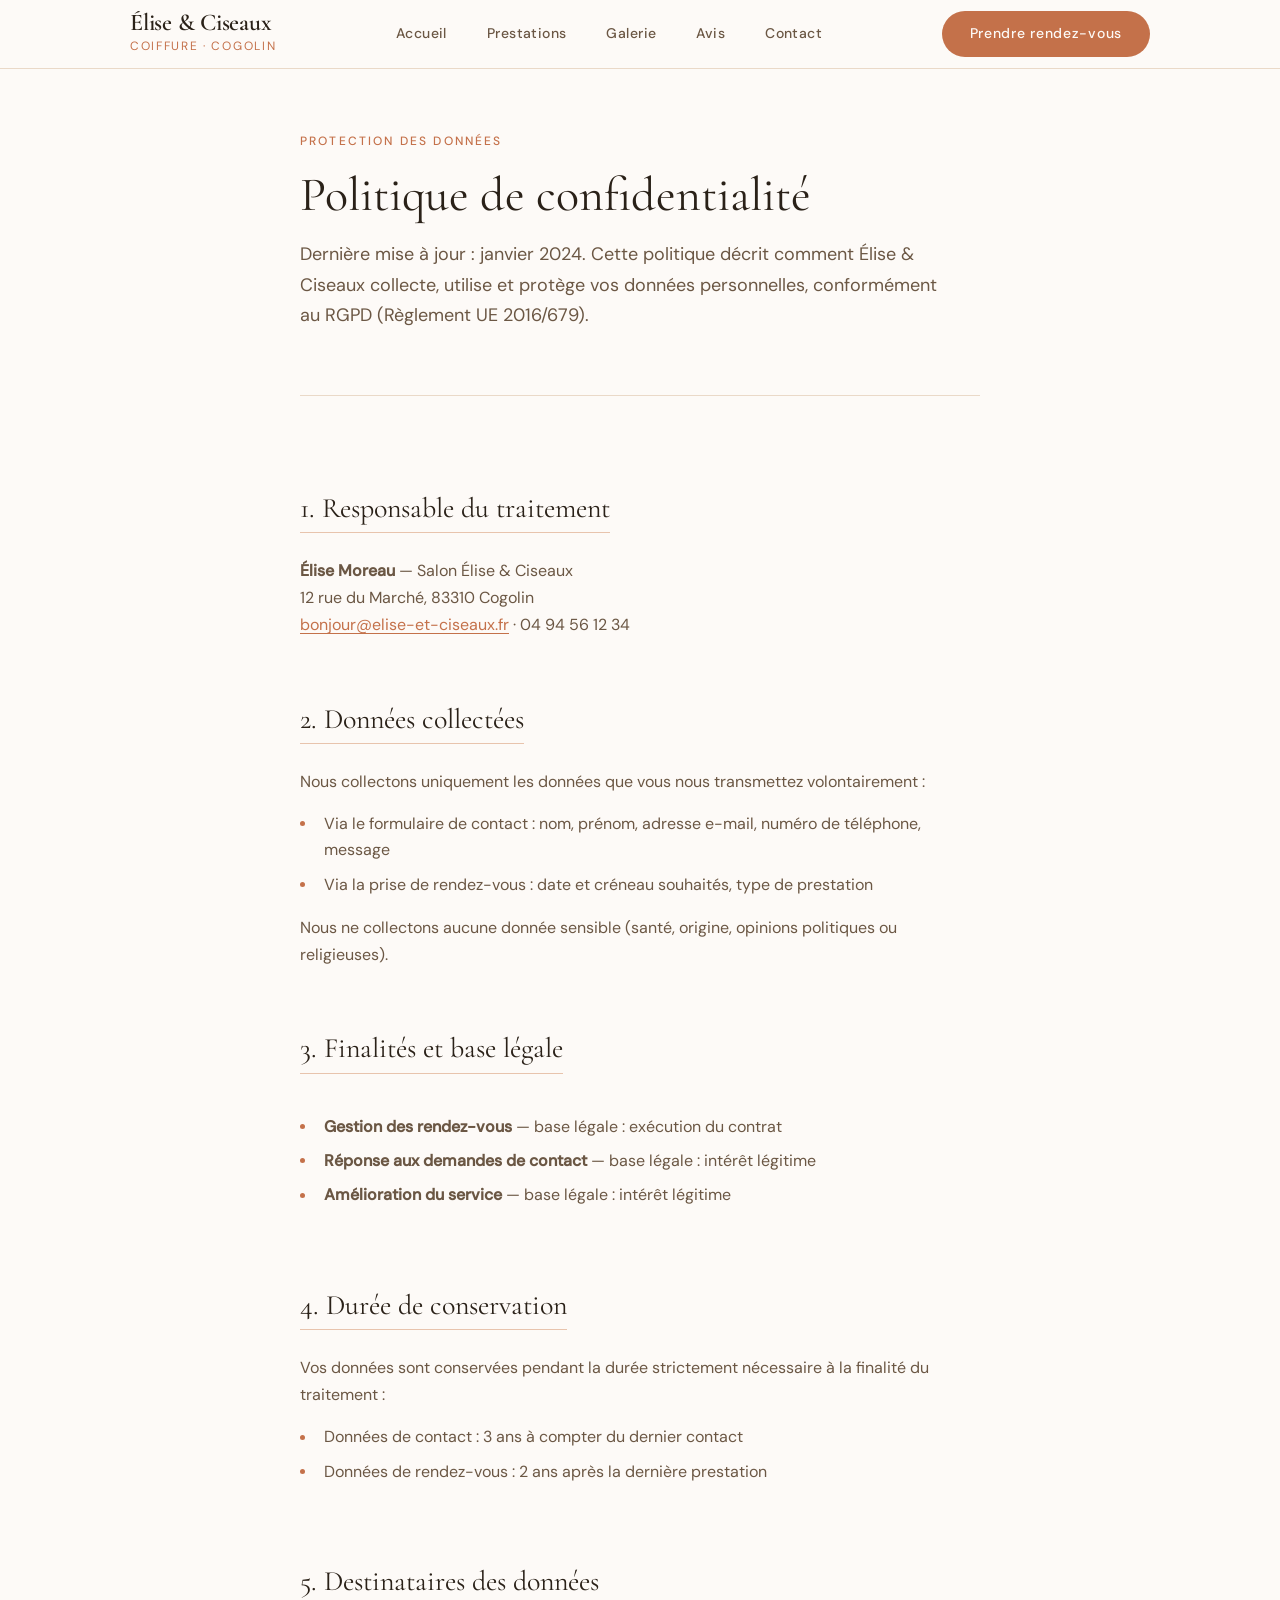
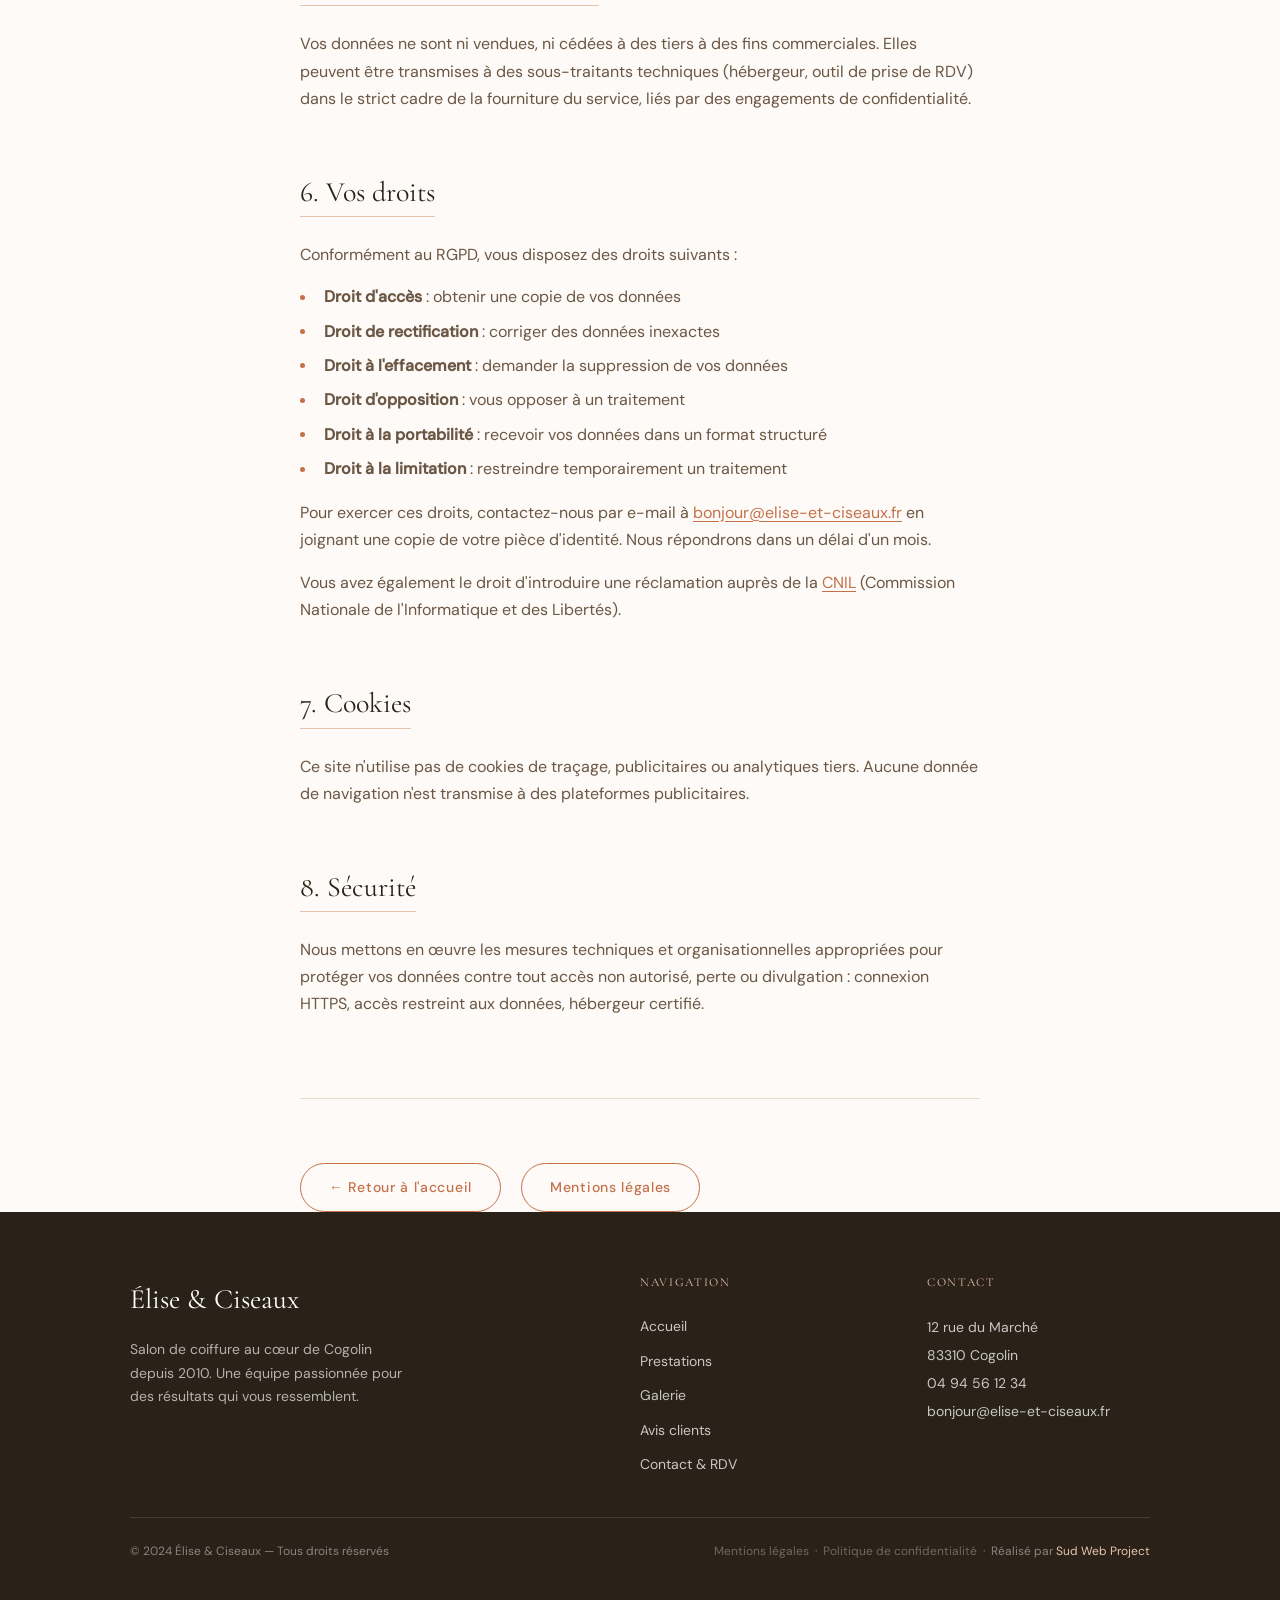
==== politique-confidentialite.html @ 0925c977 "Initial commit - Elise et Ciseaux" ====
<!DOCTYPE html>
<html lang="fr">

<head>
    <meta charset="UTF-8" />
    <meta name="viewport" content="width=device-width, initial-scale=1.0" />
    <meta name="description" content="Politique de confidentialité du salon Élise & Ciseaux, Cogolin." />
    <meta name="robots" content="noindex, follow" />
    <title>Politique de confidentialité — Élise & Ciseaux</title>
    <link rel="stylesheet" href="css/style.css" />
    <link rel="stylesheet" href="css/legal.css" />
    <link rel="icon"
        href="data:image/svg+xml,<svg xmlns='http://www.w3.org/2000/svg' viewBox='0 0 32 32'><text y='26' font-size='26'>✂️</text></svg>" />
</head>

<body>

    <header class="header" role="banner">
        <div class="header__inner">
            <a href="index.html" class="header__logo" aria-label="Élise & Ciseaux — Accueil">
                <span class="header__logo-name">Élise &amp; Ciseaux</span>
                <span class="header__logo-tagline">Coiffure · Cogolin</span>
            </a>
            <nav class="header__nav" aria-label="Navigation principale">
                <a href="index.html">Accueil</a>
                <a href="services.html">Prestations</a>
                <a href="galerie.html">Galerie</a>
                <a href="avis.html">Avis</a>
                <a href="contact.html">Contact</a>
            </nav>
            <a href="contact.html#rdv" class="btn btn--primary header__cta">Prendre rendez-vous</a>
            <button class="header__burger" aria-label="Menu" aria-expanded="false">
                <span></span><span></span><span></span>
            </button>
        </div>
    </header>

    <nav class="mobile-nav" aria-label="Menu mobile">
        <a href="index.html">Accueil</a>
        <a href="services.html">Prestations</a>
        <a href="galerie.html">Galerie</a>
        <a href="avis.html">Avis</a>
        <a href="contact.html">Contact</a>
        <a href="contact.html#rdv" class="btn btn--primary" style="margin-top:1rem">Prendre rendez-vous</a>
    </nav>


    <main class="legal" role="main">
        <div class="container container--narrow">

            <div class="legal__hero">
                <span class="section-label">Protection des données</span>
                <h1 class="legal__title">Politique de confidentialité</h1>
                <p class="legal__intro">
                    Dernière mise à jour : janvier 2024.
                    Cette politique décrit comment Élise &amp; Ciseaux collecte, utilise et protège vos données
                    personnelles,
                    conformément au RGPD (Règlement UE 2016/679).
                </p>
            </div>

            <article class="legal__content">

                <section class="legal__section">
                    <h2>1. Responsable du traitement</h2>
                    <p>
                        <strong>Élise Moreau</strong> — Salon Élise &amp; Ciseaux<br />
                        12 rue du Marché, 83310 Cogolin<br />
                        <a href="mailto:bonjour@elise-et-ciseaux.fr">bonjour@elise-et-ciseaux.fr</a> · 04 94 56 12 34
                    </p>
                </section>

                <section class="legal__section">
                    <h2>2. Données collectées</h2>
                    <p>Nous collectons uniquement les données que vous nous transmettez volontairement :</p>
                    <ul class="legal__list">
                        <li>Via le formulaire de contact : nom, prénom, adresse e-mail, numéro de téléphone, message
                        </li>
                        <li>Via la prise de rendez-vous : date et créneau souhaités, type de prestation</li>
                    </ul>
                    <p>Nous ne collectons aucune donnée sensible (santé, origine, opinions politiques ou religieuses).
                    </p>
                </section>

                <section class="legal__section">
                    <h2>3. Finalités et base légale</h2>
                    <ul class="legal__list">
                        <li><strong>Gestion des rendez-vous</strong> — base légale : exécution du contrat</li>
                        <li><strong>Réponse aux demandes de contact</strong> — base légale : intérêt légitime</li>
                        <li><strong>Amélioration du service</strong> — base légale : intérêt légitime</li>
                    </ul>
                </section>

                <section class="legal__section">
                    <h2>4. Durée de conservation</h2>
                    <p>
                        Vos données sont conservées pendant la durée strictement nécessaire à la finalité du traitement
                        :
                    </p>
                    <ul class="legal__list">
                        <li>Données de contact : 3 ans à compter du dernier contact</li>
                        <li>Données de rendez-vous : 2 ans après la dernière prestation</li>
                    </ul>
                </section>

                <section class="legal__section">
                    <h2>5. Destinataires des données</h2>
                    <p>
                        Vos données ne sont ni vendues, ni cédées à des tiers à des fins commerciales.
                        Elles peuvent être transmises à des sous-traitants techniques (hébergeur, outil de prise de RDV)
                        dans le strict cadre de la fourniture du service, liés par des engagements de confidentialité.
                    </p>
                </section>

                <section class="legal__section">
                    <h2>6. Vos droits</h2>
                    <p>Conformément au RGPD, vous disposez des droits suivants :</p>
                    <ul class="legal__list">
                        <li><strong>Droit d'accès</strong> : obtenir une copie de vos données</li>
                        <li><strong>Droit de rectification</strong> : corriger des données inexactes</li>
                        <li><strong>Droit à l'effacement</strong> : demander la suppression de vos données</li>
                        <li><strong>Droit d'opposition</strong> : vous opposer à un traitement</li>
                        <li><strong>Droit à la portabilité</strong> : recevoir vos données dans un format structuré</li>
                        <li><strong>Droit à la limitation</strong> : restreindre temporairement un traitement</li>
                    </ul>
                    <p>
                        Pour exercer ces droits, contactez-nous par e-mail à
                        <a href="mailto:bonjour@elise-et-ciseaux.fr">bonjour@elise-et-ciseaux.fr</a>
                        en joignant une copie de votre pièce d'identité. Nous répondrons dans un délai d'un mois.
                    </p>
                    <p>
                        Vous avez également le droit d'introduire une réclamation auprès de la
                        <a href="https://www.cnil.fr" target="_blank" rel="noopener">CNIL</a>
                        (Commission Nationale de l'Informatique et des Libertés).
                    </p>
                </section>

                <section class="legal__section">
                    <h2>7. Cookies</h2>
                    <p>
                        Ce site n'utilise pas de cookies de traçage, publicitaires ou analytiques tiers.
                        Aucune donnée de navigation n'est transmise à des plateformes publicitaires.
                    </p>
                </section>

                <section class="legal__section">
                    <h2>8. Sécurité</h2>
                    <p>
                        Nous mettons en œuvre les mesures techniques et organisationnelles appropriées pour protéger
                        vos données contre tout accès non autorisé, perte ou divulgation :
                        connexion HTTPS, accès restreint aux données, hébergeur certifié.
                    </p>
                </section>

                <div class="legal__back">
                    <a href="index.html" class="btn btn--outline">← Retour à l'accueil</a>
                    <a href="mentions-legales.html" class="btn btn--outline" style="margin-left:var(--sp-sm)">Mentions
                        légales</a>
                </div>

            </article>
        </div>
    </main>


    <footer class="footer" role="contentinfo">
        <div class="container">
            <div class="footer__grid">
                <div>
                    <div class="footer__brand-name">Élise &amp; Ciseaux</div>
                    <p class="footer__brand-desc">
                        Salon de coiffure au cœur de Cogolin depuis 2010.
                        Une équipe passionnée pour des résultats qui vous ressemblent.
                    </p>
                </div>
                <div class="footer__col">
                    <h3 class="footer__col-title">Navigation</h3>
                    <ul>
                        <li><a href="index.html">Accueil</a></li>
                        <li><a href="services.html">Prestations</a></li>
                        <li><a href="galerie.html">Galerie</a></li>
                        <li><a href="avis.html">Avis clients</a></li>
                        <li><a href="contact.html">Contact &amp; RDV</a></li>
                    </ul>
                </div>
                <div class="footer__col">
                    <h3 class="footer__col-title">Contact</h3>
                    <address>
                        12 rue du Marché<br />83310 Cogolin<br />
                        <a href="tel:+33494561234">04 94 56 12 34</a><br />
                        <a href="mailto:bonjour@elise-et-ciseaux.fr">bonjour@elise-et-ciseaux.fr</a>
                    </address>
                </div>
            </div>
            <div class="footer__bottom">
                <span>© 2024 Élise &amp; Ciseaux — Tous droits réservés</span>
                <span>
                    <a href="mentions-legales.html" style="color:rgba(245,237,227,0.35)">Mentions légales</a>
                    &nbsp;·&nbsp;
                    <a href="politique-confidentialite.html" style="color:rgba(245,237,227,0.35)">Politique de
                        confidentialité</a>
                    &nbsp;·&nbsp;
                    Réalisé par <a href="#" style="color:var(--clr-terra-light)">Sud Web Project</a>
                </span>
            </div>
        </div>
    </footer>

    <script src="js/main.js"></script>
</body>

</html>
---- css/style.css ----
/* ============================================================
   ÉLISE & CISEAUX — style.css (Global)
   Site Vitrine Essentiel — Sud Web Project
   ============================================================ */

/* ── @font-face ──────────────────────────────────────────────
   Placer les .woff2 dans fonts/ (racine du projet)
   Sources :
   https://fonts.google.com/specimen/Cormorant+Garamond
   https://fonts.google.com/specimen/DM+Sans
   ─────────────────────────────────────────────────────────── */

@font-face {
    font-family: 'Cormorant Garamond';
    src: url('../fonts/cormorant-garamond-v21-latin-regular.woff2') format('woff2');
    font-weight: 400;
    font-style: normal;
    font-display: swap;
}

@font-face {
    font-family: 'Cormorant Garamond';
    src: url('../fonts/cormorant-garamond-v21-latin-italic.woff2') format('woff2');
    font-weight: 400;
    font-style: italic;
    font-display: swap;
}

@font-face {
    font-family: 'Cormorant Garamond';
    src: url('../fonts/cormorant-garamond-v21-latin-600.woff2') format('woff2');
    font-weight: 600;
    font-style: normal;
    font-display: swap;
}

@font-face {
    font-family: 'DM Sans';
    src: url('../fonts/dm-sans-v17-latin-regular.woff2') format('woff2');
    font-weight: 400;
    font-style: normal;
    font-display: swap;
}

@font-face {
    font-family: 'DM Sans';
    src: url('../fonts/dm-sans-v17-latin-500.woff2') format('woff2');
    font-weight: 500;
    font-style: normal;
    font-display: swap;
}

/* ── Variables ─────────────────────────────────────────────── */
:root {
    --clr-terra: #C4714A;
    --clr-terra-dark: #A35A36;
    --clr-terra-light: #E8C4AD;
    --clr-sage: #7D9B80;
    --clr-sage-light: #C8DAC9;
    --clr-sand: #F5EDE3;
    --clr-sand-mid: #EAD9C8;
    --clr-dark: #2A2118;
    --clr-mid: #6B5744;
    --clr-white: #FDFAF7;

    --ff-display: 'Cormorant Garamond', 'Georgia', serif;
    --ff-body: 'DM Sans', 'Helvetica Neue', Arial, sans-serif;

    --fs-xs: 0.75rem;
    --fs-sm: 0.875rem;
    --fs-base: 1rem;
    --fs-md: 1.125rem;
    --fs-lg: 1.375rem;
    --fs-xl: 1.75rem;
    --fs-2xl: 2.25rem;
    --fs-3xl: 3rem;

    --sp-xs: 0.5rem;
    --sp-sm: 1rem;
    --sp-md: 1.5rem;
    --sp-lg: 2.5rem;
    --sp-xl: 4rem;
    --sp-2xl: 6rem;

    --radius-sm: 4px;
    --radius-md: 12px;
    --radius-pill: 100px;
    --shadow-soft: 0 4px 20px rgba(42, 33, 24, 0.08);
    --shadow-mid: 0 6px 32px rgba(42, 33, 24, 0.13);
    --header-h: 68px;

    --ease-out: cubic-bezier(0.16, 1, 0.3, 1);
}

/* ── Reset ─────────────────────────────────────────────────── */
*,
*::before,
*::after {
    box-sizing: border-box;
    margin: 0;
    padding: 0;
}

html {
    scroll-behavior: smooth;
    font-size: 16px;
    overflow-x: hidden;
}

body {
    font-family: var(--ff-body);
    color: var(--clr-dark);
    background: var(--clr-white);
    line-height: 1.65;
    -webkit-font-smoothing: antialiased;
    overflow-x: hidden;
}

img {
    display: block;
    max-width: 100%;
    height: auto;
}

a {
    color: inherit;
    text-decoration: none;
}

ul {
    list-style: none;
}

button {
    font-family: inherit;
    cursor: pointer;
    border: none;
    background: none;
}

/* ── Typographie ───────────────────────────────────────────── */
h1,
h2,
h3,
h4 {
    font-family: var(--ff-display);
    font-weight: 400;
    line-height: 1.15;
}

p {
    font-size: var(--fs-base);
    color: var(--clr-mid);
    line-height: 1.7;
}

/* ── Utilitaires ───────────────────────────────────────────── */
.container {
    width: 100%;
    max-width: 1100px;
    margin: 0 auto;
    padding: 0 var(--sp-lg);
}

.section {
    padding: var(--sp-2xl) 0;
}

.section-label {
    display: block;
    font-size: var(--fs-xs);
    font-weight: 500;
    letter-spacing: 0.18em;
    text-transform: uppercase;
    color: var(--clr-terra);
    margin-bottom: var(--sp-sm);
}

.section-title {
    font-size: var(--fs-3xl);
    color: var(--clr-dark);
    margin-bottom: var(--sp-md);
}

.section-title em {
    font-style: italic;
    color: var(--clr-terra);
}

/* ── Boutons ───────────────────────────────────────────────── */
.btn {
    display: inline-flex;
    align-items: center;
    gap: var(--sp-xs);
    font-family: var(--ff-body);
    font-size: var(--fs-sm);
    font-weight: 500;
    letter-spacing: 0.05em;
    padding: 0.85em 2em;
    border-radius: var(--radius-pill);
    transition: background 220ms var(--ease-out),
        color 220ms var(--ease-out),
        transform 220ms var(--ease-out),
        box-shadow 220ms var(--ease-out);
}

.btn--primary {
    background: var(--clr-terra);
    color: var(--clr-white);
}

.btn--primary:hover {
    background: var(--clr-terra-dark);
    transform: translateY(-2px);
    box-shadow: 0 6px 20px rgba(196, 113, 74, 0.3);
}

.btn--outline {
    border: 1.5px solid var(--clr-terra);
    color: var(--clr-terra);
}

.btn--outline:hover {
    background: var(--clr-terra);
    color: var(--clr-white);
    transform: translateY(-2px);
}

.btn--white {
    background: var(--clr-white);
    color: var(--clr-terra);
}

.btn--white:hover {
    background: var(--clr-sand);
    transform: translateY(-2px);
}

/* ── Animation simple au chargement ───────────────────────── */
@keyframes fadeUp {
    from {
        opacity: 0;
        transform: translateY(20px);
    }

    to {
        opacity: 1;
        transform: translateY(0);
    }
}

.fade-1 {
    animation: fadeUp 0.6s var(--ease-out) 0.1s both;
}

.fade-2 {
    animation: fadeUp 0.6s var(--ease-out) 0.25s both;
}

.fade-3 {
    animation: fadeUp 0.6s var(--ease-out) 0.4s both;
}

.fade-4 {
    animation: fadeUp 0.6s var(--ease-out) 0.55s both;
}

/* ── HEADER ────────────────────────────────────────────────── */
.header {
    position: fixed;
    top: 0;
    left: 0;
    right: 0;
    height: var(--header-h);
    z-index: 900;
    /* Par défaut : fond blanc (toutes les pages sauf accueil) */
    background: rgba(253, 250, 247, 0.97);
    backdrop-filter: blur(10px);
    box-shadow: 0 1px 0 var(--clr-sand-mid);
    transition: background 350ms var(--ease-out),
        box-shadow 350ms var(--ease-out);
}

/* Mode hero : transparent au-dessus d'une photo pleine largeur */
/* Ajouter class="header header--hero" sur la page d'accueil */
.header--hero {
    background: transparent;
    box-shadow: none;
    backdrop-filter: none;
}

/* Dès qu'on scroll sur la page hero → fond blanc */
.header--hero.is-scrolled {
    background: rgba(253, 250, 247, 0.97);
    backdrop-filter: blur(10px);
    box-shadow: 0 1px 0 var(--clr-sand-mid);
}

.header__inner {
    display: flex;
    align-items: center;
    justify-content: space-between;
    height: 100%;
    padding: 0 var(--sp-lg);
    max-width: 1100px;
    margin: 0 auto;
}

/* Logo couleurs par défaut (fond blanc) */
.header__logo-name {
    font-family: var(--ff-display);
    font-size: 1.5rem;
    font-weight: 600;
    color: var(--clr-dark);
    letter-spacing: -0.01em;
    display: block;
    line-height: 1;
    transition: color 300ms;
}

.header__logo-tagline {
    font-size: var(--fs-xs);
    letter-spacing: 0.14em;
    text-transform: uppercase;
    color: var(--clr-terra);
    display: block;
    margin-top: 2px;
    transition: color 300ms;
}

/* Logo blanc sur hero transparent */
.header--hero:not(.is-scrolled) .header__logo-name {
    color: #fff;
}

.header--hero:not(.is-scrolled) .header__logo-tagline {
    color: var(--clr-terra-light);
}

.header__nav {
    display: flex;
    align-items: center;
    gap: var(--sp-lg);
}

.header__nav a {
    font-size: var(--fs-sm);
    font-weight: 500;
    color: var(--clr-mid);
    letter-spacing: 0.03em;
    transition: color 200ms;
    position: relative;
}

.header__nav a::after {
    content: '';
    position: absolute;
    bottom: -3px;
    left: 0;
    width: 0;
    height: 1.5px;
    background: var(--clr-terra);
    transition: width 280ms var(--ease-out);
}

.header__nav a:hover,
.header__nav a.active {
    color: var(--clr-dark);
}

.header__nav a:hover::after,
.header__nav a.active::after {
    width: 100%;
}

/* Nav blanc sur hero transparent */
.header--hero:not(.is-scrolled) .header__nav a {
    color: rgba(255, 255, 255, 0.88);
}

.header--hero:not(.is-scrolled) .header__nav a::after {
    background: #fff;
}

.header--hero:not(.is-scrolled) .header__nav a:hover {
    color: #fff;
}

/* Burger */
.header__burger {
    display: none;
    flex-direction: column;
    gap: 5px;
    width: 26px;
    padding: 4px 0;
}

.header__burger span {
    display: block;
    height: 1.5px;
    background: var(--clr-dark);
    border-radius: 2px;
    transition: all 280ms var(--ease-out);
    transform-origin: center;
}

/* Burger blanc sur hero transparent */
.header--hero:not(.is-scrolled) .header__burger span {
    background: #fff;
}

/* Mobile nav */
.mobile-nav {
    display: none;
    position: fixed;
    inset: 0;
    background: var(--clr-sand);
    z-index: 800;
    flex-direction: column;
    align-items: center;
    justify-content: center;
    gap: var(--sp-lg);
    opacity: 0;
    pointer-events: none;
    transition: opacity 300ms var(--ease-out);
}

.mobile-nav.is-open {
    opacity: 1;
    pointer-events: all;
}

.mobile-nav a {
    font-family: var(--ff-display);
    font-size: 1.6rem;
    color: var(--clr-dark);
    transition: color 200ms;
}

.mobile-nav a:hover {
    color: var(--clr-terra);
}

.mobile-nav .btn {
    font-size: var(--fs-sm);
    padding: 0.7em 1.8em;
    margin-top: 0;
}

/* ── FOOTER ────────────────────────────────────────────────── */
.footer {
    background: var(--clr-dark);
    color: rgba(255, 255, 255, 0.75);
    /* texte courant : blanc à 75% */
    padding: var(--sp-xl) 0 var(--sp-lg);
}

.footer__grid {
    display: grid;
    grid-template-columns: 2fr 1fr 1fr;
    gap: var(--sp-xl);
    margin-bottom: var(--sp-lg);
}

.footer__brand-name {
    font-family: var(--ff-display);
    font-size: var(--fs-xl);
    color: #fff;
    margin-bottom: var(--sp-sm);
}

.footer__brand-desc {
    font-size: var(--fs-sm);
    line-height: 1.7;
    max-width: 280px;
    color: rgba(255, 255, 255, 0.65);
}

.footer__col-title {
    font-size: var(--fs-xs);
    font-weight: 500;
    letter-spacing: 0.14em;
    text-transform: uppercase;
    color: var(--clr-terra-light);
    margin-bottom: var(--sp-md);
}

.footer__col ul {
    display: flex;
    flex-direction: column;
    gap: var(--sp-xs);
}

.footer__col a {
    font-size: var(--fs-sm);
    color: rgba(255, 255, 255, 0.75);
    transition: color 200ms;
}

.footer__col a:hover {
    color: #fff;
}

.footer__col address {
    font-style: normal;
    font-size: var(--fs-sm);
    line-height: 2;
    color: rgba(255, 255, 255, 0.75);
}

.footer__col address a {
    color: rgba(255, 255, 255, 0.75);
}

.footer__col address a:hover {
    color: #fff;
}

.footer__bottom {
    border-top: 1px solid rgba(255, 255, 255, 0.12);
    padding-top: var(--sp-md);
    display: flex;
    justify-content: space-between;
    align-items: center;
    font-size: var(--fs-xs);
    color: rgba(255, 255, 255, 0.45);
}

/* ── Responsive ────────────────────────────────────────────── */
@media (max-width: 768px) {

    .header__nav,
    .header__cta {
        display: none;
    }

    .header__burger {
        display: flex;
    }

    .mobile-nav {
        display: flex;
    }

    .footer__grid {
        grid-template-columns: 1fr;
        gap: var(--sp-lg);
    }

    .footer__bottom {
        flex-direction: column;
        gap: var(--sp-xs);
        text-align: center;
    }

    .container {
        padding: 0 var(--sp-md);
    }

    .section {
        padding: var(--sp-xl) 0;
    }
}
---- css/legal.css ----
/* ============================================================
   ÉLISE & CISEAUX — legal.css
   Pages Mentions légales & Politique de confidentialité
   ============================================================ */

.legal {
    padding-top: calc(var(--header-h) + var(--sp-xl));
    padding-bottom: var(--sp-3xl);
    min-height: 80vh;
}

.legal__hero {
    margin-bottom: var(--sp-2xl);
    padding-bottom: var(--sp-xl);
    border-bottom: 1px solid var(--clr-sand-mid);
}

.legal__title {
    font-size: var(--fs-3xl);
    color: var(--clr-dark);
    margin-bottom: var(--sp-sm);
}

.legal__intro {
    font-size: var(--fs-md);
    color: var(--clr-mid);
    max-width: 640px;
    line-height: 1.7;
}

/* Contenu */
.legal__content {
    display: flex;
    flex-direction: column;
    gap: var(--sp-xl);
}

.legal__section h2 {
    font-family: var(--ff-display);
    font-size: var(--fs-xl);
    color: var(--clr-dark);
    margin-bottom: var(--sp-md);
    padding-bottom: var(--sp-xs);
    border-bottom: 1.5px solid var(--clr-terra-light);
    display: inline-block;
}

.legal__section p {
    margin-bottom: var(--sp-sm);
}

.legal__section p:last-child {
    margin-bottom: 0;
}

.legal__section a {
    color: var(--clr-terra);
    text-decoration: underline;
    text-underline-offset: 3px;
    transition: color 200ms;
}

.legal__section a:hover {
    color: var(--clr-terra-dark);
}

.legal__list {
    list-style: none;
    margin: var(--sp-sm) 0;
    display: flex;
    flex-direction: column;
    gap: var(--sp-xs);
}

.legal__list li {
    font-size: var(--fs-base);
    color: var(--clr-mid);
    line-height: 1.65;
    padding-left: var(--sp-md);
    position: relative;
}

.legal__list li::before {
    content: '';
    position: absolute;
    left: 0;
    top: 0.65em;
    width: 5px;
    height: 5px;
    border-radius: 50%;
    background: var(--clr-terra);
}

.legal__back {
    padding-top: var(--sp-xl);
    border-top: 1px solid var(--clr-sand-mid);
    margin-top: var(--sp-sm);
}

/* Container étroit déjà défini dans style.css */
.container--narrow {
    max-width: 760px;
}

@media (max-width: 768px) {
    .legal {
        padding-top: calc(var(--header-h) + var(--sp-lg));
    }

    .legal__title {
        font-size: var(--fs-2xl);
    }
}
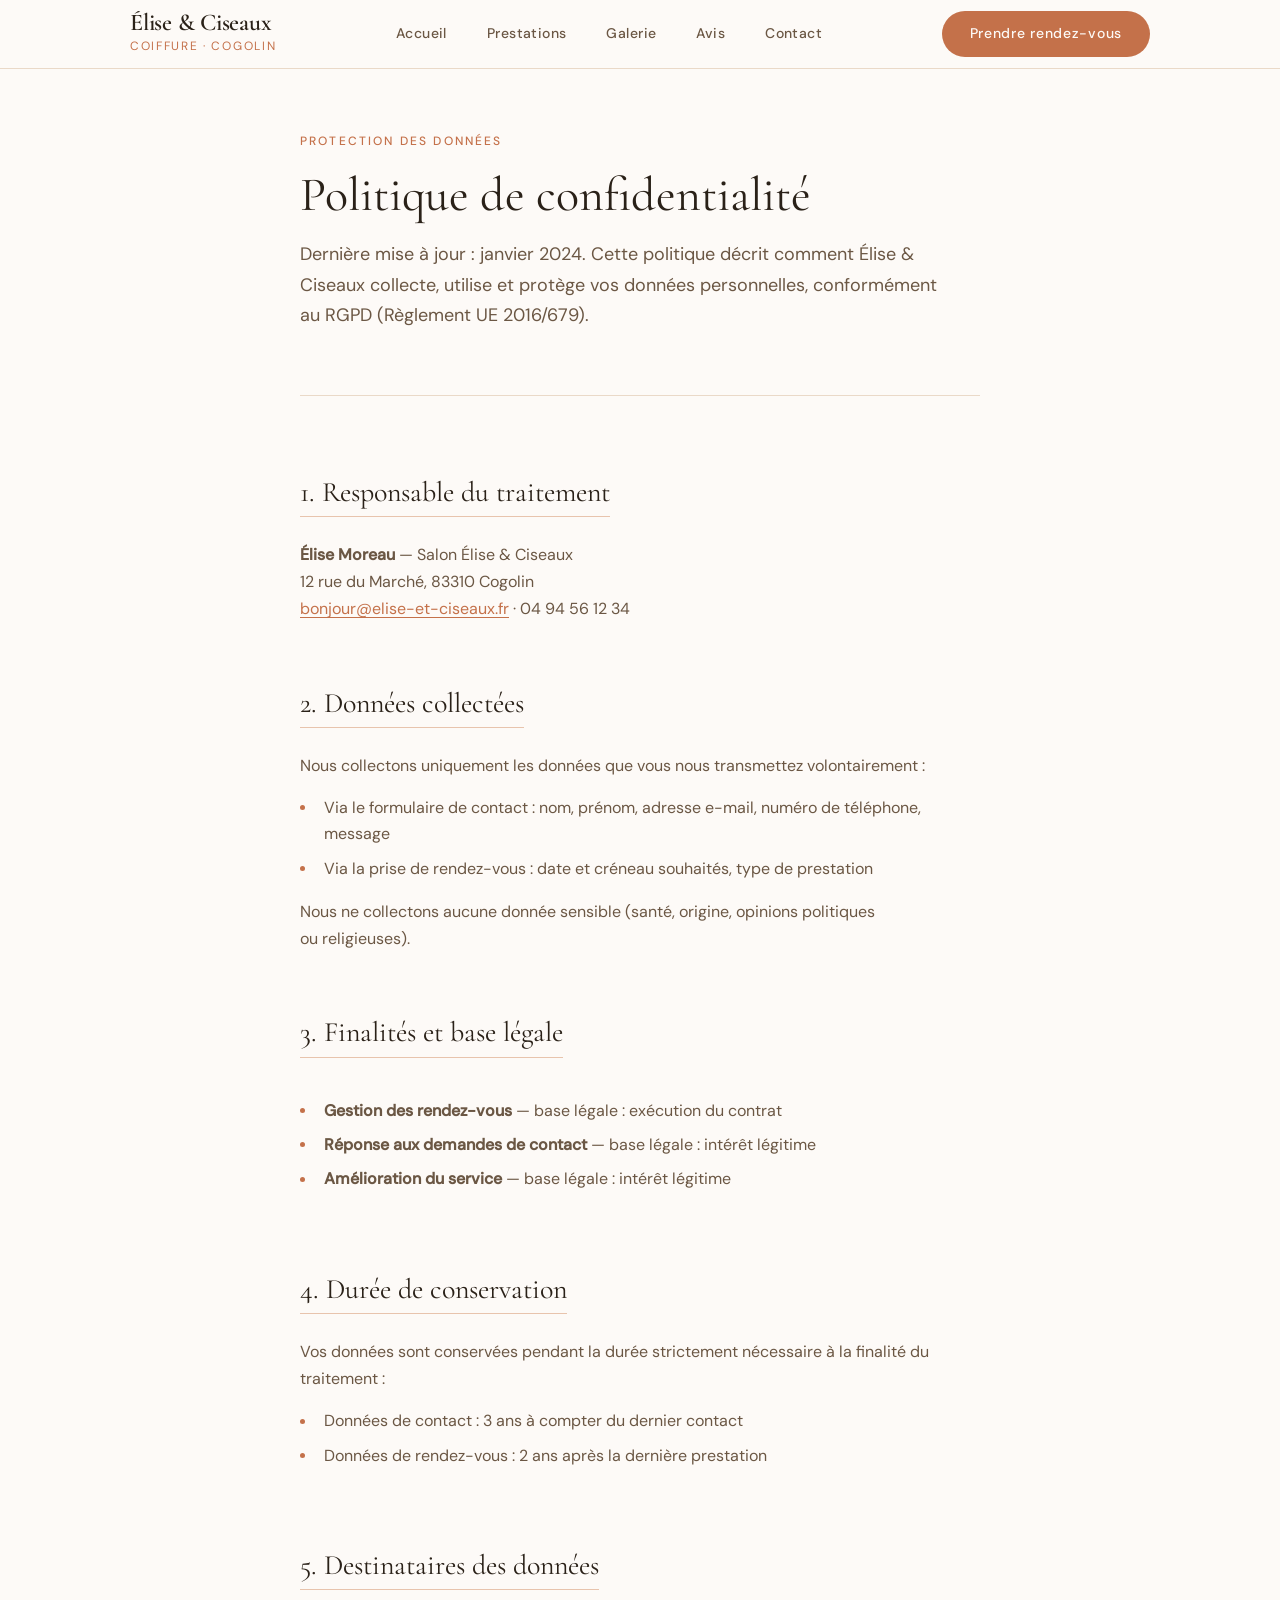
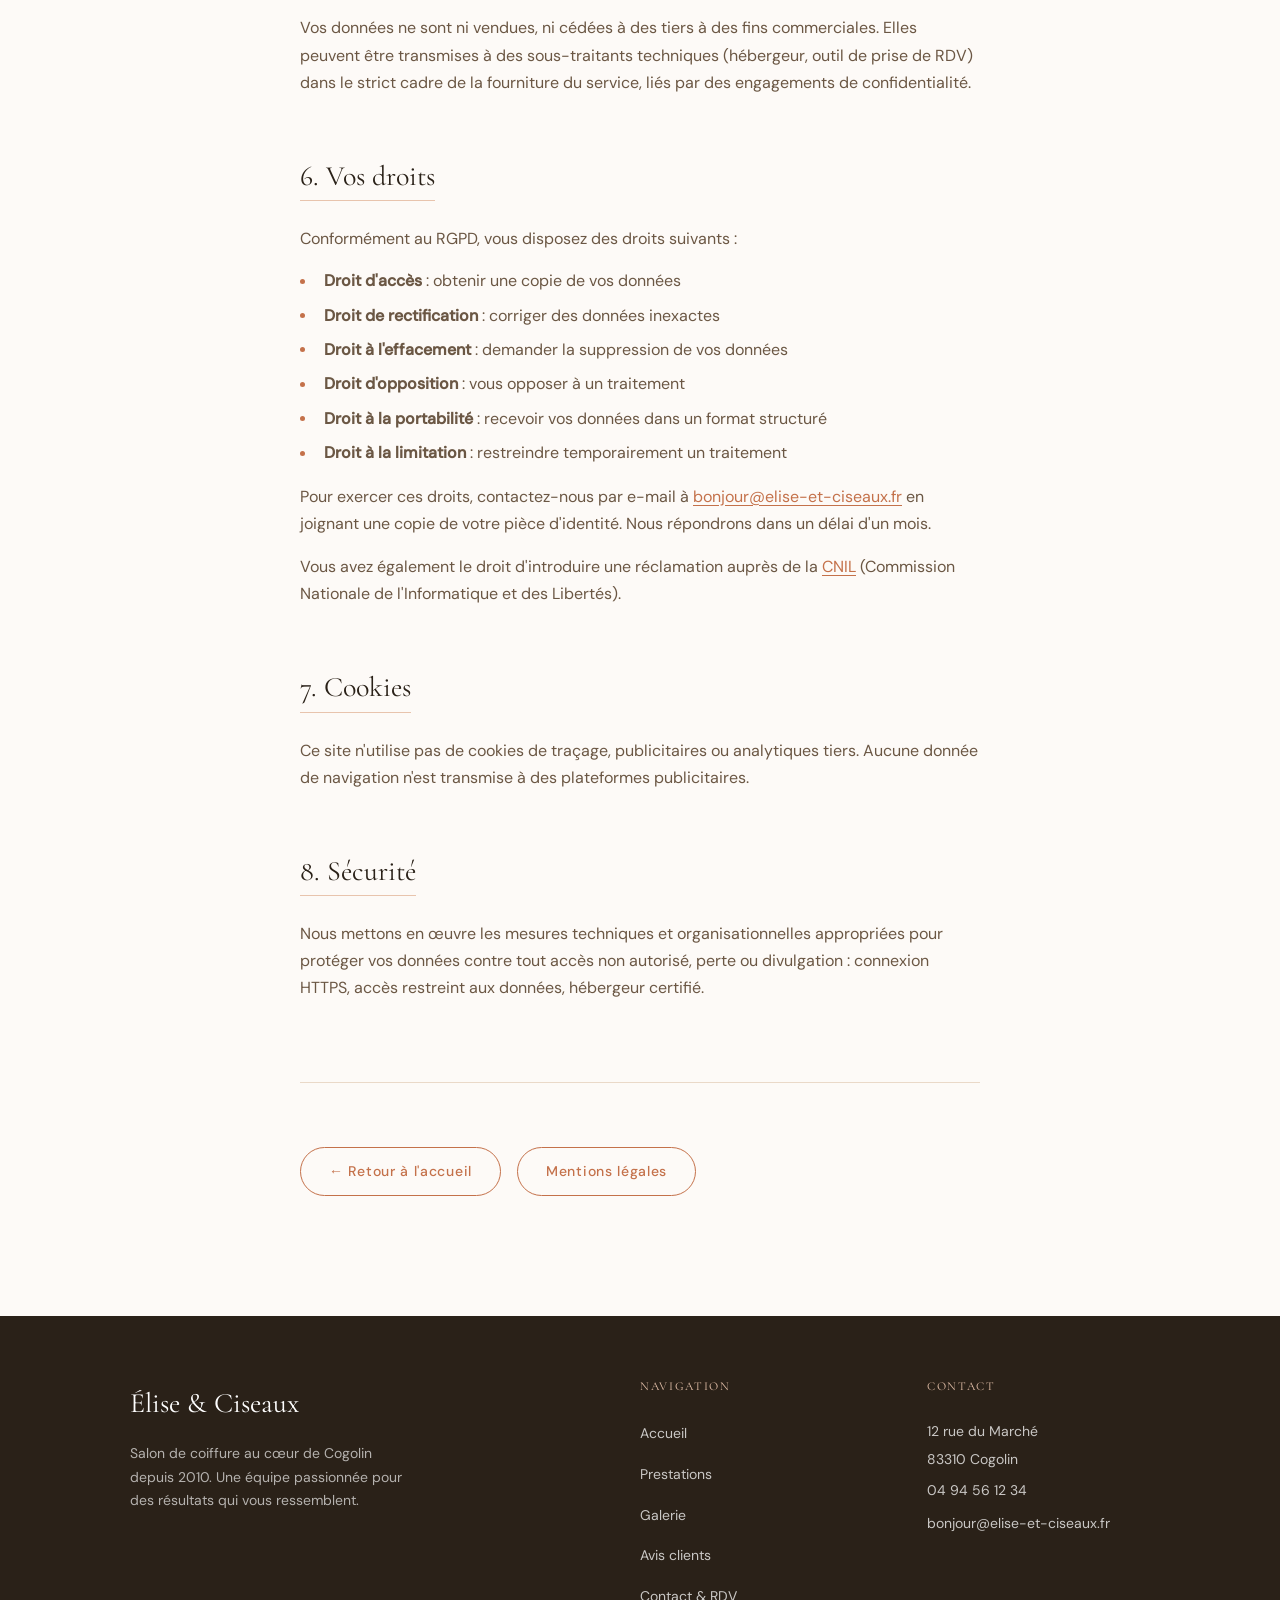
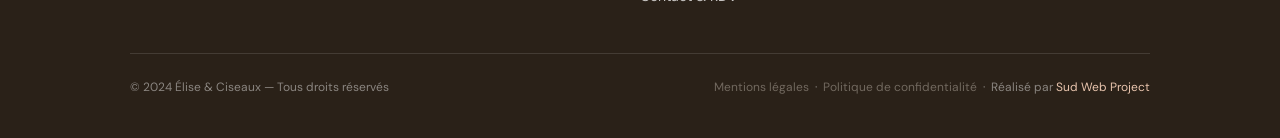
==== commit 0ac606d6: "Fix responsive : lightbox galerie, filtres avis mobile, FAQ accessible, legal.css" ====
--- a/politique-confidentialite.html
+++ b/politique-confidentialite.html
@@ -154,8 +154,7 @@
 
                 <div class="legal__back">
                     <a href="index.html" class="btn btn--outline">← Retour à l'accueil</a>
-                    <a href="mentions-legales.html" class="btn btn--outline" style="margin-left:var(--sp-sm)">Mentions
-                        légales</a>
+                    <a href="mentions-legales.html" class="btn btn--outline">Mentions légales</a>
                 </div>
 
             </article>
--- a/css/style.css
+++ b/css/style.css
@@ -1,14 +1,7 @@
 /* ============================================================
-   ÉLISE & CISEAUX — style.css (Global)
+   ÉLISE & CISEAUX — style.css (Global) — VERSION CORRIGÉE
    Site Vitrine Essentiel — Sud Web Project
    ============================================================ */
-
-/* ── @font-face ──────────────────────────────────────────────
-   Placer les .woff2 dans fonts/ (racine du projet)
-   Sources :
-   https://fonts.google.com/specimen/Cormorant+Garamond
-   https://fonts.google.com/specimen/DM+Sans
-   ─────────────────────────────────────────────────────────── */
 
 @font-face {
     font-family: 'Cormorant Garamond';
@@ -66,21 +59,26 @@
     --ff-display: 'Cormorant Garamond', 'Georgia', serif;
     --ff-body: 'DM Sans', 'Helvetica Neue', Arial, sans-serif;
 
+    /* ── Typo fluide (clamp) : plus de retours à la ligne disgracieux
+       ni de titres surdimensionnés sur mobile ───────────────── */
     --fs-xs: 0.75rem;
     --fs-sm: 0.875rem;
     --fs-base: 1rem;
-    --fs-md: 1.125rem;
-    --fs-lg: 1.375rem;
-    --fs-xl: 1.75rem;
-    --fs-2xl: 2.25rem;
-    --fs-3xl: 3rem;
+    --fs-md: clamp(1rem, 0.94rem + 0.28vw, 1.125rem);
+    --fs-lg: clamp(1.125rem, 1.03rem + 0.45vw, 1.375rem);
+    --fs-xl: clamp(1.35rem, 1.18rem + 0.8vw, 1.75rem);
+    --fs-2xl: clamp(1.6rem, 1.28rem + 1.5vw, 2.25rem);
+    --fs-3xl: clamp(2rem, 1.4rem + 2.8vw, 3rem);
 
     --sp-xs: 0.5rem;
     --sp-sm: 1rem;
     --sp-md: 1.5rem;
     --sp-lg: 2.5rem;
     --sp-xl: 4rem;
-    --sp-2xl: 6rem;
+    --sp-2xl: clamp(3rem, 2.2rem + 3.5vw, 6rem);
+
+    /* Padding conteneur 100% fluide — supprime le "saut" à 768px */
+    --container-pad: clamp(1rem, 3vw + 0.5rem, 2.5rem);
 
     --radius-sm: 4px;
     --radius-md: 12px;
@@ -90,6 +88,9 @@
     --header-h: 68px;
 
     --ease-out: cubic-bezier(0.16, 1, 0.3, 1);
+
+    /* Zone tactile minimale accessible */
+    --tap-min: 44px;
 }
 
 /* ── Reset ─────────────────────────────────────────────────── */
@@ -114,6 +115,7 @@
     line-height: 1.65;
     -webkit-font-smoothing: antialiased;
     overflow-x: hidden;
+    width: 100%;
 }
 
 img {
@@ -125,6 +127,7 @@
 a {
     color: inherit;
     text-decoration: none;
+    -webkit-tap-highlight-color: transparent;
 }
 
 ul {
@@ -136,6 +139,7 @@
     cursor: pointer;
     border: none;
     background: none;
+    -webkit-tap-highlight-color: transparent;
 }
 
 /* ── Typographie ───────────────────────────────────────────── */
@@ -146,12 +150,15 @@
     font-family: var(--ff-display);
     font-weight: 400;
     line-height: 1.15;
+    text-wrap: balance;
+    /* évite les veuves/orphelines sur les titres */
 }
 
 p {
     font-size: var(--fs-base);
     color: var(--clr-mid);
     line-height: 1.7;
+    text-wrap: pretty;
 }
 
 /* ── Utilitaires ───────────────────────────────────────────── */
@@ -159,11 +166,16 @@
     width: 100%;
     max-width: 1100px;
     margin: 0 auto;
-    padding: 0 var(--sp-lg);
+    padding: 0 var(--container-pad);
 }
 
 .section {
     padding: var(--sp-2xl) 0;
+}
+
+/* Ancres : compense le header fixe pour tout lien direct (#services, #avis…) */
+section[id] {
+    scroll-margin-top: calc(var(--header-h) + 12px);
 }
 
 .section-label {
@@ -191,12 +203,15 @@
 .btn {
     display: inline-flex;
     align-items: center;
+    justify-content: center;
     gap: var(--sp-xs);
     font-family: var(--ff-body);
     font-size: var(--fs-sm);
     font-weight: 500;
     letter-spacing: 0.05em;
     padding: 0.85em 2em;
+    min-height: var(--tap-min);
+    /* zone tactile ≥ 44px */
     border-radius: var(--radius-pill);
     transition: background 220ms var(--ease-out),
         color 220ms var(--ease-out),
@@ -236,6 +251,16 @@
     transform: translateY(-2px);
 }
 
+.btn--outline-light {
+    border: 1.5px solid rgba(255, 255, 255, 0.3);
+    color: var(--clr-white);
+}
+
+.btn--outline-light:hover {
+    background: rgba(255, 255, 255, 0.08);
+    border-color: rgba(255, 255, 255, 0.55);
+}
+
 /* ── Animation simple au chargement ───────────────────────── */
 @keyframes fadeUp {
     from {
@@ -263,6 +288,18 @@
 
 .fade-4 {
     animation: fadeUp 0.6s var(--ease-out) 0.55s both;
+}
+
+@media (prefers-reduced-motion: reduce) {
+
+    *,
+    *::before,
+    *::after {
+        animation-duration: 0.001ms !important;
+        animation-iteration-count: 1 !important;
+        transition-duration: 0.001ms !important;
+        scroll-behavior: auto !important;
+    }
 }
 
 /* ── HEADER ────────────────────────────────────────────────── */
@@ -273,7 +310,6 @@
     right: 0;
     height: var(--header-h);
     z-index: 900;
-    /* Par défaut : fond blanc (toutes les pages sauf accueil) */
     background: rgba(253, 250, 247, 0.97);
     backdrop-filter: blur(10px);
     box-shadow: 0 1px 0 var(--clr-sand-mid);
@@ -281,15 +317,12 @@
         box-shadow 350ms var(--ease-out);
 }
 
-/* Mode hero : transparent au-dessus d'une photo pleine largeur */
-/* Ajouter class="header header--hero" sur la page d'accueil */
 .header--hero {
     background: transparent;
     box-shadow: none;
     backdrop-filter: none;
 }
 
-/* Dès qu'on scroll sur la page hero → fond blanc */
 .header--hero.is-scrolled {
     background: rgba(253, 250, 247, 0.97);
     backdrop-filter: blur(10px);
@@ -301,12 +334,18 @@
     align-items: center;
     justify-content: space-between;
     height: 100%;
-    padding: 0 var(--sp-lg);
+    padding: 0 var(--container-pad);
     max-width: 1100px;
     margin: 0 auto;
 }
 
-/* Logo couleurs par défaut (fond blanc) */
+.header__logo {
+    min-height: var(--tap-min);
+    display: flex;
+    flex-direction: column;
+    justify-content: center;
+}
+
 .header__logo-name {
     font-family: var(--ff-display);
     font-size: 1.5rem;
@@ -328,7 +367,6 @@
     transition: color 300ms;
 }
 
-/* Logo blanc sur hero transparent */
 .header--hero:not(.is-scrolled) .header__logo-name {
     color: #fff;
 }
@@ -350,12 +388,14 @@
     letter-spacing: 0.03em;
     transition: color 200ms;
     position: relative;
+    padding: 0.5rem 0;
+    /* confort de survol/clic */
 }
 
 .header__nav a::after {
     content: '';
     position: absolute;
-    bottom: -3px;
+    bottom: 0;
     left: 0;
     width: 0;
     height: 1.5px;
@@ -373,7 +413,6 @@
     width: 100%;
 }
 
-/* Nav blanc sur hero transparent */
 .header--hero:not(.is-scrolled) .header__nav a {
     color: rgba(255, 255, 255, 0.88);
 }
@@ -386,17 +425,21 @@
     color: #fff;
 }
 
-/* Burger */
+/* Burger — zone tactile 44×44px réelle, traits visuels inchangés (26px) */
 .header__burger {
     display: none;
     flex-direction: column;
+    align-items: center;
+    justify-content: center;
     gap: 5px;
-    width: 26px;
-    padding: 4px 0;
+    width: var(--tap-min);
+    height: var(--tap-min);
+    flex-shrink: 0;
 }
 
 .header__burger span {
     display: block;
+    width: 26px;
     height: 1.5px;
     background: var(--clr-dark);
     border-radius: 2px;
@@ -404,12 +447,10 @@
     transform-origin: center;
 }
 
-/* Burger blanc sur hero transparent */
 .header--hero:not(.is-scrolled) .header__burger span {
     background: #fff;
 }
 
-/* Mobile nav */
 .mobile-nav {
     display: none;
     position: fixed;
@@ -432,9 +473,11 @@
 
 .mobile-nav a {
     font-family: var(--ff-display);
-    font-size: 1.6rem;
+    font-size: clamp(1.35rem, 1.1rem + 1.2vw, 1.6rem);
     color: var(--clr-dark);
     transition: color 200ms;
+    padding: 0.4rem 1rem;
+    /* confort tactile */
 }
 
 .mobile-nav a:hover {
@@ -451,7 +494,6 @@
 .footer {
     background: var(--clr-dark);
     color: rgba(255, 255, 255, 0.75);
-    /* texte courant : blanc à 75% */
     padding: var(--sp-xl) 0 var(--sp-lg);
 }
 
@@ -495,6 +537,9 @@
     font-size: var(--fs-sm);
     color: rgba(255, 255, 255, 0.75);
     transition: color 200ms;
+    display: inline-block;
+    padding: 0.3rem 0;
+    /* confort tactile mobile */
 }
 
 .footer__col a:hover {
@@ -510,6 +555,8 @@
 
 .footer__col address a {
     color: rgba(255, 255, 255, 0.75);
+    display: inline-block;
+    padding: 0.15rem 0;
 }
 
 .footer__col address a:hover {
@@ -522,11 +569,23 @@
     display: flex;
     justify-content: space-between;
     align-items: center;
+    flex-wrap: wrap;
+    gap: var(--sp-xs);
     font-size: var(--fs-xs);
     color: rgba(255, 255, 255, 0.45);
 }
 
 /* ── Responsive ────────────────────────────────────────────── */
+@media (max-width: 1024px) {
+    .footer__grid {
+        grid-template-columns: 1fr 1fr;
+    }
+
+    .footer__grid>div:first-child {
+        grid-column: 1 / -1;
+    }
+}
+
 @media (max-width: 768px) {
 
     .header__nav,
@@ -541,20 +600,21 @@
     .mobile-nav {
         display: flex;
     }
-
+}
+
+@media (max-width: 600px) {
     .footer__grid {
         grid-template-columns: 1fr;
         gap: var(--sp-lg);
     }
 
+    .footer__grid>div:first-child {
+        grid-column: auto;
+    }
+
     .footer__bottom {
         flex-direction: column;
-        gap: var(--sp-xs);
         text-align: center;
-    }
-
-    .container {
-        padding: 0 var(--sp-md);
     }
 
     .section {
--- a/css/legal.css
+++ b/css/legal.css
@@ -1,12 +1,17 @@
 /* ============================================================
-   ÉLISE & CISEAUX — legal.css
+   ÉLISE & CISEAUX — legal.css — VERSION CORRIGÉE
    Pages Mentions légales & Politique de confidentialité
    ============================================================ */
 
 .legal {
     padding-top: calc(var(--header-h) + var(--sp-xl));
-    padding-bottom: var(--sp-3xl);
-    min-height: 80vh;
+    /* --sp-3xl n'existe pas dans le système de tokens (qui va
+       jusqu'à --sp-2xl) — la variable retombait silencieusement
+       à 0, écrasant tout l'espace avant le footer. Remplacé par
+       une valeur calculée à partir d'un token existant. */
+    padding-bottom: calc(var(--sp-2xl) + var(--sp-lg));
+    min-height: 80svh;
+    /* évite le saut lié à la barre d'adresse mobile (Safari iOS) */
 }
 
 .legal__hero {
@@ -16,7 +21,10 @@
 }
 
 .legal__title {
-    font-size: var(--fs-3xl);
+    /* Un seul clamp dédié au lieu d'un saut --fs-3xl → --fs-2xl
+       pile à 768px : la taille diminue en continu, sans à-coup
+       visible au redimensionnement. */
+    font-size: clamp(1.9rem, 1.5rem + 2vw, 3rem);
     color: var(--clr-dark);
     margin-bottom: var(--sp-sm);
 }
@@ -91,10 +99,18 @@
     background: var(--clr-terra);
 }
 
+/* Zone "retour" : passée en flex avec gap plutôt qu'en marge
+   inline en dur — les boutons s'alignent proprement même s'ils
+   doivent passer à la ligne sur mobile (voir le second bouton
+   de politique-confidentialite.html, qui utilisait jusqu'ici un
+   margin-left inline non responsive). */
 .legal__back {
     padding-top: var(--sp-xl);
     border-top: 1px solid var(--clr-sand-mid);
     margin-top: var(--sp-sm);
+    display: flex;
+    flex-wrap: wrap;
+    gap: var(--sp-sm);
 }
 
 /* Container étroit déjà défini dans style.css */
@@ -105,9 +121,21 @@
 @media (max-width: 768px) {
     .legal {
         padding-top: calc(var(--header-h) + var(--sp-lg));
+        padding-bottom: var(--sp-2xl);
     }
 
-    .legal__title {
-        font-size: var(--fs-2xl);
+    .legal__back .btn {
+        flex: 1 1 auto;
+        justify-content: center;
+    }
+}
+
+@media (max-width: 480px) {
+    .legal__back {
+        flex-direction: column;
+    }
+
+    .legal__back .btn {
+        width: 100%;
     }
 }
